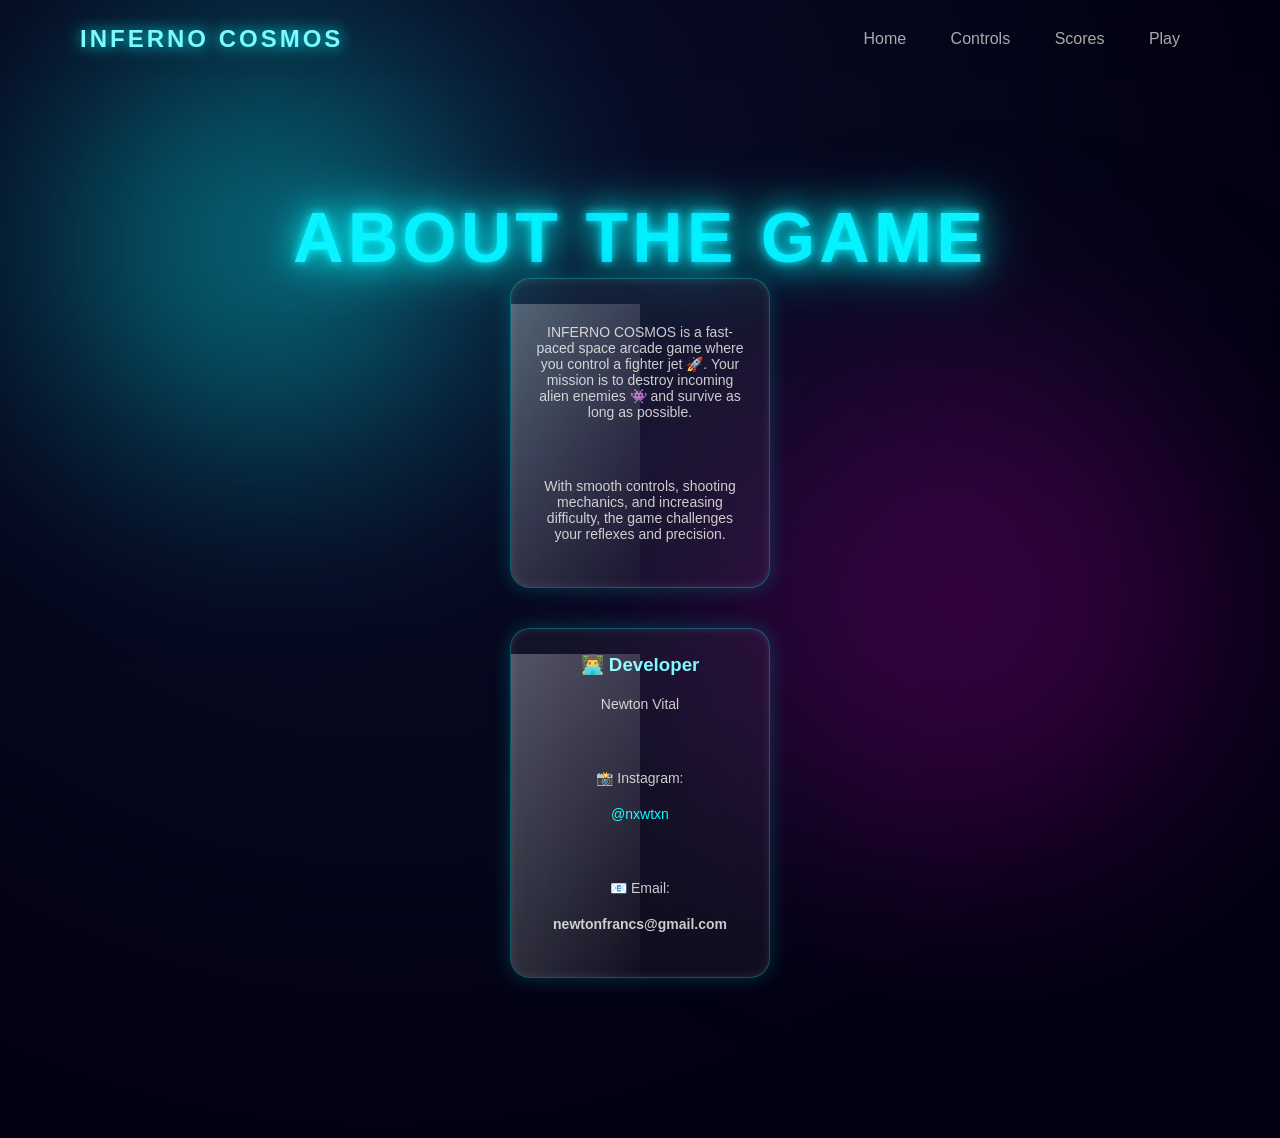
==== about.html @ 61b0463c "Add files via upload" ====
<!DOCTYPE html>
<html lang="en">
<head>
<meta charset="UTF-8">
<title>About - Jet Shooter</title>
<link rel="stylesheet" href="style.css">
</head>

<body>

<div class="orb orb1"></div>
<div class="orb orb2"></div>

<div class="navbar">
  <div class="logo">INFERNO COSMOS</div>
  <div class="nav-links">
    <a href="home.html">Home</a>
    <a href="controls.html">Controls</a>
    <a href="score.html">Scores</a>
    <a href="Game.html">Play</a>
  </div>
</div>

<section class="hero">
  <h1>ABOUT THE GAME</h1>

  <div class="card" style="margin:auto; max-width:500px;">
    <p>
      INFERNO COSMOS is a fast-paced space arcade game where you control a fighter jet 🚀.
      Your mission is to destroy incoming alien enemies 👾 and survive as long as possible.
    </p>
    <br>
    <p>
      With smooth controls, shooting mechanics, and increasing difficulty,
      the game challenges your reflexes and precision.
    </p>
  </div>

  <!-- 👤 DEVELOPER INFO -->
  <div class="card" style="margin:40px auto; max-width:400px;">
    <h3>👨‍💻 Developer</h3>
    <p>Newton Vital</p>
    <br>

    <p>📸 Instagram:</p>
<p>
  <a href="https://instagram.com/nxwtxn" target="_blank" style="color: cyan; text-decoration: none;">
    @nxwtxn
  </a>
</p>

    <br>

    <p>📧 Email:</p>
    <p><strong>newtonfrancs@gmail.com</strong></p>
  </div>
</section>

</body>
</html>
---- style.css ----
/* 🌌 GLOBAL RESET */
* {
  margin: 0;
  padding: 0;
  box-sizing: border-box;
}

body {
  font-family: 'Segoe UI', sans-serif;
  background: radial-gradient(circle at 30% 20%, #0a0f2c, #020111 70%);
  color: white;
  overflow-x: hidden;
}

/* 🌠 PARALLAX STARS */
body::before {
  content: "";
  position: fixed;
  width: 300%;
  height: 300%;
  background: url("https://www.transparenttextures.com/patterns/stardust.png");
  opacity: 0.15;
  animation: starsMove 180s linear infinite;
  z-index: -3;
}

@keyframes starsMove {
  from { transform: translate(0,0); }
  to { transform: translate(-1500px, -1500px); }
}

/* 💫 GLOW ORBS (MORE DEPTH) */
.orb {
  position: absolute;
  border-radius: 50%;
  filter: blur(120px);
  opacity: 0.4;
  z-index: -2;
  animation: floatOrb 10s ease-in-out infinite alternate;
}

.orb1 {
  width: 400px;
  height: 400px;
  background: cyan;
  top: 5%;
  left: 5%;
}

.orb2 {
  width: 500px;
  height: 500px;
  background: purple;
  bottom: 5%;
  right: 5%;
}

@keyframes floatOrb {
  from { transform: translateY(0); }
  to { transform: translateY(-40px); }
}

/* ✨ NAVBAR */
.navbar {
  display: flex;
  justify-content: space-between;
  padding: 25px 80px;
  align-items: center;

  backdrop-filter: blur(10px);
}

.logo {
  font-size: 24px;
  font-weight: bold;
  color: #7df9ff;
  letter-spacing: 3px;

  text-shadow: 0 0 15px cyan;
}

/* 🔗 NAV LINKS */
.nav-links a {
  margin: 0 20px;
  text-decoration: none;
  color: #aaa;
  position: relative;
  transition: 0.3s;
}

/* 🔥 UNDERLINE ANIMATION */
.nav-links a::after {
  content: "";
  position: absolute;
  width: 0%;
  height: 2px;
  background: cyan;
  left: 0;
  bottom: -5px;
  transition: 0.3s;
}

.nav-links a:hover::after {
  width: 100%;
}

.nav-links a:hover {
  color: #7df9ff;
}

/* 🚀 HERO */
.hero {
  text-align: center;
  padding: 120px 20px;
}

/* 🚀 TITLE (ADVANCED GLOW) */
.hero h1 {
  font-size: 70px;
  letter-spacing: 4px;

  background: linear-gradient(90deg, #7df9ff, #00c3ff, #7df9ff);
  
  -webkit-background-clip: text;
  -webkit-text-fill-color: transparent;

  /* fallback */
  color: transparent;

  text-shadow:
    0 0 10px #00f7ff,
    0 0 30px #00f7ff,
    0 0 60px #00f7ff;
}

@keyframes glowPulse {
  from { text-shadow: 0 0 10px #00f7ff; }
  to { text-shadow: 0 0 60px #00f7ff; }
}

/* ✍️ TEXT */
.hero p {
  max-width: 600px;
  margin: 20px auto;
  color: #bbb;
  font-size: 16px;
}

/* 🔘 BUTTON */
.cta-btn {
  margin-top: 20px;
  padding: 14px 40px;
  border-radius: 40px;
  border: none;
  font-size: 18px;

  background: linear-gradient(45deg, #7df9ff, #00c3ff);
  color: black;
  font-weight: bold;

  cursor: pointer;
  transition: 0.4s;

  box-shadow: 0 0 25px #00f7ff;
}

.cta-btn:hover {
  transform: scale(1.15) rotate(1deg);
  box-shadow: 0 0 60px #00f7ff;
}

/* 🌌 FEATURES */
.features {
  padding: 80px 40px;
  text-align: center;
}

.features h2 {
  font-size: 36px;
  margin-bottom: 50px;
  color: #7df9ff;
  text-shadow: 0 0 20px cyan;
}

/* 📦 CARD CONTAINER */
.card-container {
  display: flex;
  justify-content: center;
  gap: 30px;
  flex-wrap: wrap;
}

/* 🧊 ADVANCED GLASS CARD */
.card {
  width: 260px;
  padding: 25px;
  border-radius: 20px;

  background: rgba(255,255,255,0.05);
  backdrop-filter: blur(20px);

  border: 1px solid rgba(0,255,255,0.3);

  box-shadow:
    0 0 20px rgba(0,255,255,0.2),
    inset 0 0 10px rgba(255,255,255,0.1);

  position: relative;
  overflow: hidden;

  transition: 0.5s;
}

/* ✨ SHINE EFFECT */
.card::before {
  content: "";
  position: absolute;
  width: 200%;
  height: 100%;
  background: linear-gradient(120deg, transparent, rgba(255,255,255,0.3), transparent);
  transform: translateX(-100%);
  transition: 0.5s;
}

.card:hover::before {
  transform: translateX(100%);
}

/* 🌀 HOVER */
.card:hover {
  transform: translateY(-15px) scale(1.08);
  box-shadow: 0 0 60px cyan;
}

/* 🪐 CARD TITLE */
.card h3 {
  color: #7df9ff;
  margin-bottom: 10px;
}

/* 📄 CARD TEXT */
.card p {
  font-size: 14px;
  color: #ccc;
}

/* 🌊 FLOAT ANIMATION */
.card {
  animation: float 6s ease-in-out infinite;
}

@keyframes float {
  0% { transform: translateY(0px); }
  50% { transform: translateY(-12px); }
  100% { transform: translateY(0px); }
}
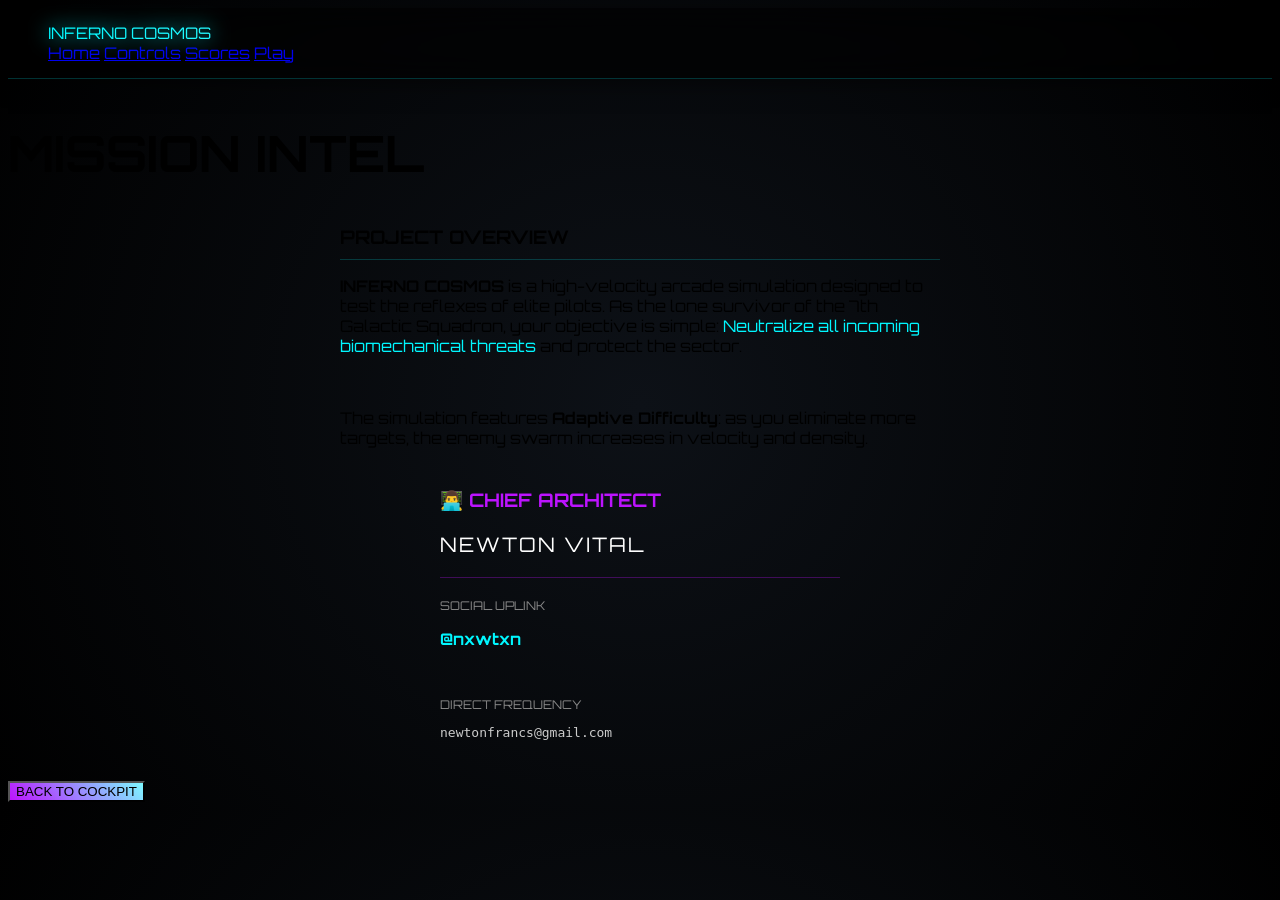
==== commit 50052f0d: "Update about.html" ====
--- a/about.html
+++ b/about.html
@@ -1,60 +1,70 @@
 <!DOCTYPE html>
 <html lang="en">
 <head>
-<meta charset="UTF-8">
-<title>About - Jet Shooter</title>
-<link rel="stylesheet" href="style.css">
+    <meta charset="UTF-8">
+    <meta name="viewport" content="width=device-width, initial-scale=1.0">
+    <title>Intel - Inferno Cosmos</title>
+    
+    <link href="https://fonts.googleapis.com/css2?family=Orbitron:wght@400;700&display=swap" rel="stylesheet">
+    
+    <link rel="stylesheet" href="style.css">
 </head>
-
 <body>
 
-<div class="orb orb1"></div>
-<div class="orb orb2"></div>
+    <div class="orb orb1"></div>
+    <div class="orb orb2"></div>
 
-<div class="navbar">
-  <div class="logo">INFERNO COSMOS</div>
-  <div class="nav-links">
-    <a href="home.html">Home</a>
-    <a href="controls.html">Controls</a>
-    <a href="score.html">Scores</a>
-    <a href="Game.html">Play</a>
-  </div>
-</div>
+    <div class="navbar">
+        <div class="logo">INFERNO COSMOS</div>
+        <div class="nav-links">
+            <a href="index.html">Home</a>
+            <a href="controls.html">Controls</a>
+            <a href="score.html">Scores</a>
+            <a href="game.html">Play</a>
+        </div>
+    </div>
 
-<section class="hero">
-  <h1>ABOUT THE GAME</h1>
+    <section class="hero">
+        <h1 style="font-size: 50px;">MISSION INTEL</h1>
 
-  <div class="card" style="margin:auto; max-width:500px;">
-    <p>
-      INFERNO COSMOS is a fast-paced space arcade game where you control a fighter jet 🚀.
-      Your mission is to destroy incoming alien enemies 👾 and survive as long as possible.
-    </p>
-    <br>
-    <p>
-      With smooth controls, shooting mechanics, and increasing difficulty,
-      the game challenges your reflexes and precision.
-    </p>
-  </div>
+        <div class="card" style="margin: 30px auto; max-width: 600px; text-align: left;">
+            <h3 style="border-bottom: 1px solid var(--border); padding-bottom: 10px; margin-bottom: 15px;">
+                PROJECT OVERVIEW
+            </h3>
+            <p>
+                <strong>INFERNO COSMOS</strong> is a high-velocity arcade simulation designed to test the reflexes of elite pilots. 
+                As the lone survivor of the 7th Galactic Squadron, your objective is simple: 
+                <span style="color: var(--neon-cyan);">Neutralize all incoming biomechanical threats</span> and protect the sector.
+            </p>
+            <br>
+            <p>
+                The simulation features <strong>Adaptive Difficulty</strong>: as you eliminate more targets, the enemy swarm increases in velocity and density.
+            </p>
+        </div>
 
-  <!-- 👤 DEVELOPER INFO -->
-  <div class="card" style="margin:40px auto; max-width:400px;">
-    <h3>👨‍💻 Developer</h3>
-    <p>Newton Vital</p>
-    <br>
+        <div class="card" style="margin: 40px auto; max-width: 400px; border-color: var(--neon-purple);">
+            <h3 style="color: var(--neon-purple);">👨‍💻 CHIEF ARCHITECT</h3>
+            <p style="font-size: 20px; color: white; letter-spacing: 2px;">NEWTON VITAL</p>
+            
+            <hr style="border: 0; border-top: 1px solid rgba(188, 19, 254, 0.3); margin: 20px 0;">
 
-    <p>📸 Instagram:</p>
-<p>
-  <a href="https://instagram.com/nxwtxn" target="_blank" style="color: cyan; text-decoration: none;">
-    @nxwtxn
-  </a>
-</p>
+            <p style="font-size: 12px; text-transform: uppercase; color: #888;">Social Uplink</p>
+            <p>
+                <a href="https://instagram.com/nxwtxn" target="_blank" style="color: var(--neon-cyan); text-decoration: none; font-weight: bold;">
+                    @nxwtxn
+                </a>
+            </p>
 
-    <br>
+            <br>
 
-    <p>📧 Email:</p>
-    <p><strong>newtonfrancs@gmail.com</strong></p>
-  </div>
-</section>
+            <p style="font-size: 12px; text-transform: uppercase; color: #888;">Direct Frequency</p>
+            <p style="font-family: monospace; color: #ccc;">newtonfrancs@gmail.com</p>
+        </div>
+
+        <a href="game.html" style="text-decoration: none;">
+            <button class="cta-btn" style="background: linear-gradient(45deg, #bc13fe, #7df9ff);">BACK TO COCKPIT</button>
+        </a>
+    </section>
 
 </body>
-</html>+</html>
--- a/style.css
+++ b/style.css
@@ -1,256 +1,89 @@
-/* 🌌 GLOBAL RESET */
-* {
-  margin: 0;
-  padding: 0;
-  box-sizing: border-box;
+/* Update these in your style.css if they aren't already there */
+
+.hero-content {
+    max-width: 800px;
+    margin: 0 auto;
+    animation: fadeIn 1.5s ease-out;
+}
+
+@keyframes fadeIn {
+    from { opacity: 0; transform: translateY(20px); }
+    to { opacity: 1; transform: translateY(0); }
+}
+
+/* Add a breathing animation to the start button */
+.cta-btn {
+    animation: pulseGlow 2s infinite alternate;
+}
+
+@keyframes pulseGlow {
+    from { box-shadow: 0 0 15px rgba(0, 247, 255, 0.4); }
+    to { box-shadow: 0 0 35px rgba(0, 247, 255, 0.8); }
+}
+
+/* Ensure the hero text is super crisp */
+.hero h1 {
+    font-family: 'Orbitron', sans-serif;
+    text-transform: uppercase;
+    font-size: clamp(40px, 8vw, 80px); /* Responsive sizing */
+}
+
+:root {
+  --neon-cyan: #00f7ff;
+  --neon-purple: #bc13fe;
+  --glass: rgba(255, 255, 255, 0.03);
+  --border: rgba(0, 247, 255, 0.2);
 }
 
 body {
-  font-family: 'Segoe UI', sans-serif;
-  background: radial-gradient(circle at 30% 20%, #0a0f2c, #020111 70%);
-  color: white;
+  background: radial-gradient(circle at center, #0d1117 0%, #000000 100%);
   overflow-x: hidden;
+  font-family: 'Orbitron', sans-serif; /* Recommended: Import from Google Fonts */
 }
 
-/* 🌠 PARALLAX STARS */
-body::before {
-  content: "";
-  position: fixed;
-  width: 300%;
-  height: 300%;
-  background: url("https://www.transparenttextures.com/patterns/stardust.png");
-  opacity: 0.15;
-  animation: starsMove 180s linear infinite;
-  z-index: -3;
-}
-
-@keyframes starsMove {
-  from { transform: translate(0,0); }
-  to { transform: translate(-1500px, -1500px); }
-}
-
-/* 💫 GLOW ORBS (MORE DEPTH) */
-.orb {
-  position: absolute;
-  border-radius: 50%;
-  filter: blur(120px);
-  opacity: 0.4;
-  z-index: -2;
-  animation: floatOrb 10s ease-in-out infinite alternate;
-}
-
-.orb1 {
-  width: 400px;
-  height: 400px;
-  background: cyan;
-  top: 5%;
-  left: 5%;
-}
-
-.orb2 {
-  width: 500px;
-  height: 500px;
-  background: purple;
-  bottom: 5%;
-  right: 5%;
-}
-
-@keyframes floatOrb {
-  from { transform: translateY(0); }
-  to { transform: translateY(-40px); }
-}
-
-/* ✨ NAVBAR */
+/* 💠 CYBER-PUNK NAVBAR */
 .navbar {
-  display: flex;
-  justify-content: space-between;
-  padding: 25px 80px;
-  align-items: center;
-
-  backdrop-filter: blur(10px);
+  background: rgba(0, 0, 0, 0.6);
+  backdrop-filter: blur(15px);
+  border-bottom: 1px solid var(--border);
+  padding: 15px 40px;
+  box-shadow: 0 5px 20px rgba(0, 0, 0, 0.5);
 }
 
 .logo {
-  font-size: 24px;
-  font-weight: bold;
-  color: #7df9ff;
-  letter-spacing: 3px;
-
-  text-shadow: 0 0 15px cyan;
+  text-transform: uppercase;
+  background: linear-gradient(to right, var(--neon-cyan), #fff);
+  -webkit-background-clip: text;
+  -webkit-text-fill-color: transparent;
+  filter: drop-shadow(0 0 10px var(--neon-cyan));
 }
 
-/* 🔗 NAV LINKS */
-.nav-links a {
-  margin: 0 20px;
-  text-decoration: none;
-  color: #aaa;
-  position: relative;
-  transition: 0.3s;
+/* 🎛️ NEXT-GEN HUD (Score & Lives) */
+.hud-container {
+  display: flex;
+  justify-content: space-around;
+  padding: 10px;
+  max-width: 400px;
+  margin: auto;
 }
 
-/* 🔥 UNDERLINE ANIMATION */
-.nav-links a::after {
-  content: "";
-  position: absolute;
-  width: 0%;
-  height: 2px;
-  background: cyan;
-  left: 0;
-  bottom: -5px;
-  transition: 0.3s;
+.hud-item {
+  background: var(--glass);
+  padding: 10px 20px;
+  border-radius: 10px;
+  border: 1px solid var(--border);
+  box-shadow: inset 0 0 15px rgba(0, 247, 255, 0.1);
 }
 
-.nav-links a:hover::after {
-  width: 100%;
+.hud-label {
+  font-size: 10px;
+  color: var(--neon-cyan);
+  text-transform: uppercase;
+  display: block;
 }
 
-.nav-links a:hover {
-  color: #7df9ff;
+.hud-value {
+  font-size: 22px;
+  font-weight: bold;
+  text-shadow: 0 0 10px var(--neon-cyan);
 }
-
-/* 🚀 HERO */
-.hero {
-  text-align: center;
-  padding: 120px 20px;
-}
-
-/* 🚀 TITLE (ADVANCED GLOW) */
-.hero h1 {
-  font-size: 70px;
-  letter-spacing: 4px;
-
-  background: linear-gradient(90deg, #7df9ff, #00c3ff, #7df9ff);
-  
-  -webkit-background-clip: text;
-  -webkit-text-fill-color: transparent;
-
-  /* fallback */
-  color: transparent;
-
-  text-shadow:
-    0 0 10px #00f7ff,
-    0 0 30px #00f7ff,
-    0 0 60px #00f7ff;
-}
-
-@keyframes glowPulse {
-  from { text-shadow: 0 0 10px #00f7ff; }
-  to { text-shadow: 0 0 60px #00f7ff; }
-}
-
-/* ✍️ TEXT */
-.hero p {
-  max-width: 600px;
-  margin: 20px auto;
-  color: #bbb;
-  font-size: 16px;
-}
-
-/* 🔘 BUTTON */
-.cta-btn {
-  margin-top: 20px;
-  padding: 14px 40px;
-  border-radius: 40px;
-  border: none;
-  font-size: 18px;
-
-  background: linear-gradient(45deg, #7df9ff, #00c3ff);
-  color: black;
-  font-weight: bold;
-
-  cursor: pointer;
-  transition: 0.4s;
-
-  box-shadow: 0 0 25px #00f7ff;
-}
-
-.cta-btn:hover {
-  transform: scale(1.15) rotate(1deg);
-  box-shadow: 0 0 60px #00f7ff;
-}
-
-/* 🌌 FEATURES */
-.features {
-  padding: 80px 40px;
-  text-align: center;
-}
-
-.features h2 {
-  font-size: 36px;
-  margin-bottom: 50px;
-  color: #7df9ff;
-  text-shadow: 0 0 20px cyan;
-}
-
-/* 📦 CARD CONTAINER */
-.card-container {
-  display: flex;
-  justify-content: center;
-  gap: 30px;
-  flex-wrap: wrap;
-}
-
-/* 🧊 ADVANCED GLASS CARD */
-.card {
-  width: 260px;
-  padding: 25px;
-  border-radius: 20px;
-
-  background: rgba(255,255,255,0.05);
-  backdrop-filter: blur(20px);
-
-  border: 1px solid rgba(0,255,255,0.3);
-
-  box-shadow:
-    0 0 20px rgba(0,255,255,0.2),
-    inset 0 0 10px rgba(255,255,255,0.1);
-
-  position: relative;
-  overflow: hidden;
-
-  transition: 0.5s;
-}
-
-/* ✨ SHINE EFFECT */
-.card::before {
-  content: "";
-  position: absolute;
-  width: 200%;
-  height: 100%;
-  background: linear-gradient(120deg, transparent, rgba(255,255,255,0.3), transparent);
-  transform: translateX(-100%);
-  transition: 0.5s;
-}
-
-.card:hover::before {
-  transform: translateX(100%);
-}
-
-/* 🌀 HOVER */
-.card:hover {
-  transform: translateY(-15px) scale(1.08);
-  box-shadow: 0 0 60px cyan;
-}
-
-/* 🪐 CARD TITLE */
-.card h3 {
-  color: #7df9ff;
-  margin-bottom: 10px;
-}
-
-/* 📄 CARD TEXT */
-.card p {
-  font-size: 14px;
-  color: #ccc;
-}
-
-/* 🌊 FLOAT ANIMATION */
-.card {
-  animation: float 6s ease-in-out infinite;
-}
-
-@keyframes float {
-  0% { transform: translateY(0px); }
-  50% { transform: translateY(-12px); }
-  100% { transform: translateY(0px); }
-}
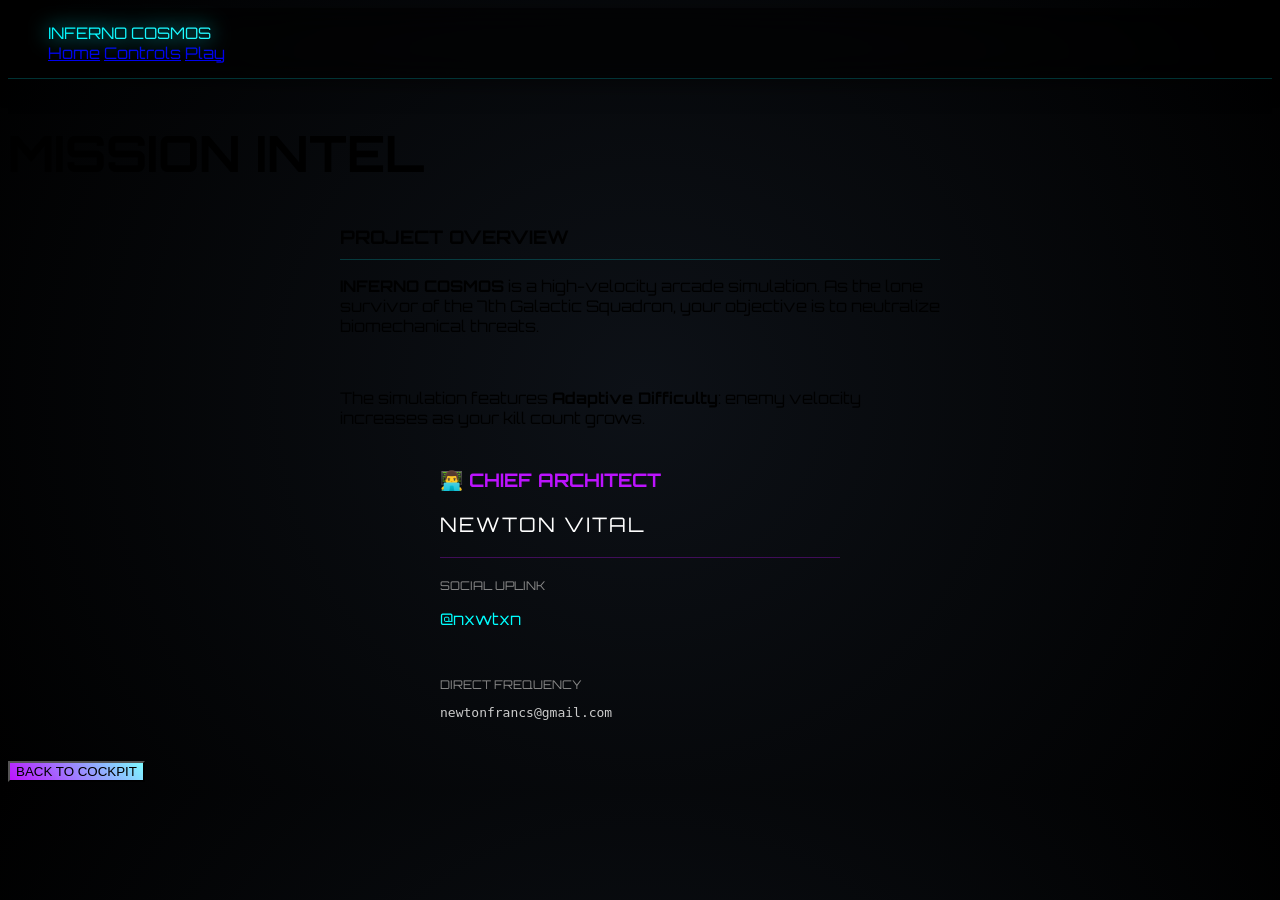
==== commit 4fbaa883: "Update about.html" ====
--- a/about.html
+++ b/about.html
@@ -4,13 +4,10 @@
     <meta charset="UTF-8">
     <meta name="viewport" content="width=device-width, initial-scale=1.0">
     <title>Intel - Inferno Cosmos</title>
-    
     <link href="https://fonts.googleapis.com/css2?family=Orbitron:wght@400;700&display=swap" rel="stylesheet">
-    
     <link rel="stylesheet" href="style.css">
 </head>
 <body>
-
     <div class="orb orb1"></div>
     <div class="orb orb2"></div>
 
@@ -19,7 +16,6 @@
         <div class="nav-links">
             <a href="index.html">Home</a>
             <a href="controls.html">Controls</a>
-            <a href="score.html">Scores</a>
             <a href="game.html">Play</a>
         </div>
     </div>
@@ -28,35 +24,19 @@
         <h1 style="font-size: 50px;">MISSION INTEL</h1>
 
         <div class="card" style="margin: 30px auto; max-width: 600px; text-align: left;">
-            <h3 style="border-bottom: 1px solid var(--border); padding-bottom: 10px; margin-bottom: 15px;">
-                PROJECT OVERVIEW
-            </h3>
-            <p>
-                <strong>INFERNO COSMOS</strong> is a high-velocity arcade simulation designed to test the reflexes of elite pilots. 
-                As the lone survivor of the 7th Galactic Squadron, your objective is simple: 
-                <span style="color: var(--neon-cyan);">Neutralize all incoming biomechanical threats</span> and protect the sector.
-            </p>
+            <h3 style="border-bottom: 1px solid var(--border); padding-bottom: 10px; margin-bottom: 15px;">PROJECT OVERVIEW</h3>
+            <p><strong>INFERNO COSMOS</strong> is a high-velocity arcade simulation. As the lone survivor of the 7th Galactic Squadron, your objective is to neutralize biomechanical threats.</p>
             <br>
-            <p>
-                The simulation features <strong>Adaptive Difficulty</strong>: as you eliminate more targets, the enemy swarm increases in velocity and density.
-            </p>
+            <p>The simulation features <strong>Adaptive Difficulty</strong>: enemy velocity increases as your kill count grows.</p>
         </div>
 
-        <div class="card" style="margin: 40px auto; max-width: 400px; border-color: var(--neon-purple);">
-            <h3 style="color: var(--neon-purple);">👨‍💻 CHIEF ARCHITECT</h3>
+        <div class="card" style="margin: 40px auto; max-width: 400px; border-color: #bc13fe;">
+            <h3 style="color: #bc13fe;">👨‍💻 CHIEF ARCHITECT</h3>
             <p style="font-size: 20px; color: white; letter-spacing: 2px;">NEWTON VITAL</p>
-            
             <hr style="border: 0; border-top: 1px solid rgba(188, 19, 254, 0.3); margin: 20px 0;">
-
             <p style="font-size: 12px; text-transform: uppercase; color: #888;">Social Uplink</p>
-            <p>
-                <a href="https://instagram.com/nxwtxn" target="_blank" style="color: var(--neon-cyan); text-decoration: none; font-weight: bold;">
-                    @nxwtxn
-                </a>
-            </p>
-
+            <p><a href="https://instagram.com/nxwtxn" target="_blank" style="color: cyan; text-decoration: none;">@nxwtxn</a></p>
             <br>
-
             <p style="font-size: 12px; text-transform: uppercase; color: #888;">Direct Frequency</p>
             <p style="font-family: monospace; color: #ccc;">newtonfrancs@gmail.com</p>
         </div>
@@ -65,6 +45,5 @@
             <button class="cta-btn" style="background: linear-gradient(45deg, #bc13fe, #7df9ff);">BACK TO COCKPIT</button>
         </a>
     </section>
-
 </body>
 </html>
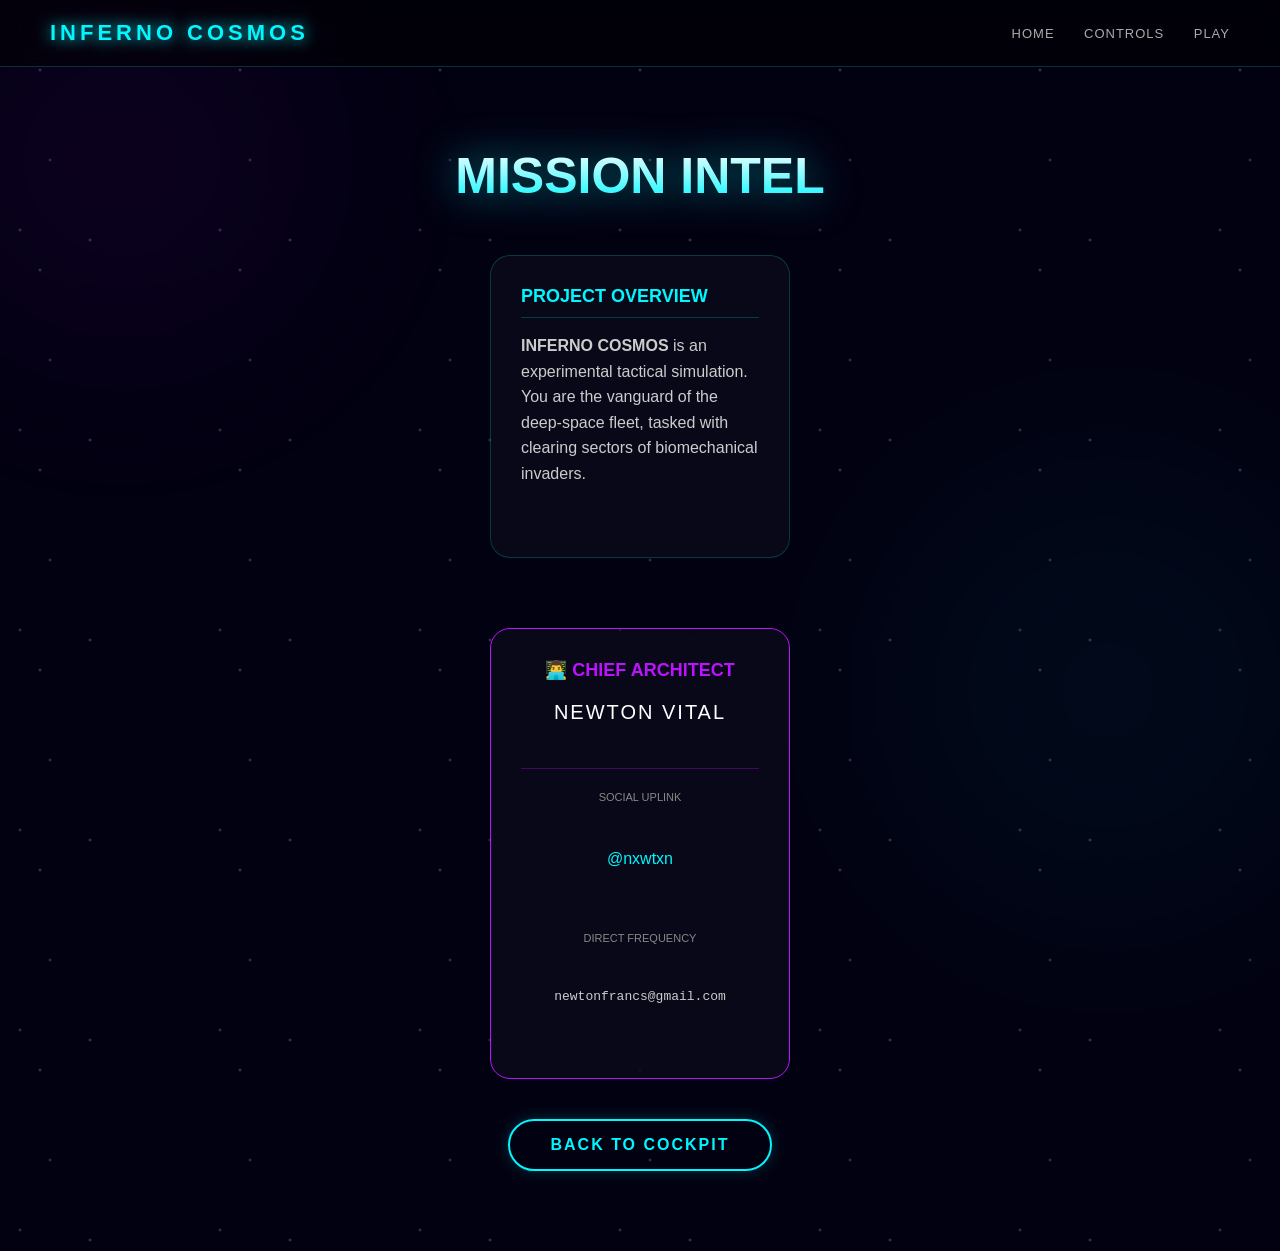
==== commit 4b2369bf: "Update about.html" ====
--- a/about.html
+++ b/about.html
@@ -4,7 +4,6 @@
     <meta charset="UTF-8">
     <meta name="viewport" content="width=device-width, initial-scale=1.0">
     <title>Intel - Inferno Cosmos</title>
-    <link href="https://fonts.googleapis.com/css2?family=Orbitron:wght@400;700&display=swap" rel="stylesheet">
     <link rel="stylesheet" href="style.css">
 </head>
 <body>
@@ -16,7 +15,7 @@
         <div class="nav-links">
             <a href="index.html">Home</a>
             <a href="controls.html">Controls</a>
-            <a href="game.html">Play</a>
+            <a href="Game.html">Play</a>
         </div>
     </div>
 
@@ -24,25 +23,23 @@
         <h1 style="font-size: 50px;">MISSION INTEL</h1>
 
         <div class="card" style="margin: 30px auto; max-width: 600px; text-align: left;">
-            <h3 style="border-bottom: 1px solid var(--border); padding-bottom: 10px; margin-bottom: 15px;">PROJECT OVERVIEW</h3>
-            <p><strong>INFERNO COSMOS</strong> is a high-velocity arcade simulation. As the lone survivor of the 7th Galactic Squadron, your objective is to neutralize biomechanical threats.</p>
-            <br>
-            <p>The simulation features <strong>Adaptive Difficulty</strong>: enemy velocity increases as your kill count grows.</p>
+            <h3 style="border-bottom: 1px solid rgba(0, 247, 255, 0.2); padding-bottom: 10px; margin-bottom: 15px;">PROJECT OVERVIEW</h3>
+            <p><strong>INFERNO COSMOS</strong> is an experimental tactical simulation. You are the vanguard of the deep-space fleet, tasked with clearing sectors of biomechanical invaders.</p>
         </div>
 
         <div class="card" style="margin: 40px auto; max-width: 400px; border-color: #bc13fe;">
             <h3 style="color: #bc13fe;">👨‍💻 CHIEF ARCHITECT</h3>
             <p style="font-size: 20px; color: white; letter-spacing: 2px;">NEWTON VITAL</p>
             <hr style="border: 0; border-top: 1px solid rgba(188, 19, 254, 0.3); margin: 20px 0;">
-            <p style="font-size: 12px; text-transform: uppercase; color: #888;">Social Uplink</p>
-            <p><a href="https://instagram.com/nxwtxn" target="_blank" style="color: cyan; text-decoration: none;">@nxwtxn</a></p>
+            <p style="font-size: 11px; text-transform: uppercase; color: #888;">Social Uplink</p>
+            <p><a href="https://instagram.com/nxwtxn" target="_blank" style="color: #00f7ff; text-decoration: none;">@nxwtxn</a></p>
             <br>
-            <p style="font-size: 12px; text-transform: uppercase; color: #888;">Direct Frequency</p>
+            <p style="font-size: 11px; text-transform: uppercase; color: #888;">Direct Frequency</p>
             <p style="font-family: monospace; color: #ccc;">newtonfrancs@gmail.com</p>
         </div>
 
         <a href="game.html" style="text-decoration: none;">
-            <button class="cta-btn" style="background: linear-gradient(45deg, #bc13fe, #7df9ff);">BACK TO COCKPIT</button>
+            <button class="cta-btn">BACK TO COCKPIT</button>
         </a>
     </section>
 </body>
--- a/style.css
+++ b/style.css
@@ -28,62 +28,225 @@
     font-size: clamp(40px, 8vw, 80px); /* Responsive sizing */
 }
 
+/* 🚀 INFERNO COSMOS - GLOBAL THEME */
+@import url('https://fonts.googleapis.com/css2?family=Orbitron:wght@400;700&display=swap');
+
 :root {
   --neon-cyan: #00f7ff;
   --neon-purple: #bc13fe;
+  --deep-space: #020111;
+  --nebula: rgba(188, 19, 254, 0.15);
   --glass: rgba(255, 255, 255, 0.03);
   --border: rgba(0, 247, 255, 0.2);
 }
 
+* {
+  margin: 0;
+  padding: 0;
+  box-sizing: border-box;
+}
+
 body {
-  background: radial-gradient(circle at center, #0d1117 0%, #000000 100%);
+  font-family: 'Orbitron', sans-serif;
+  background: var(--deep-space);
+  color: white;
   overflow-x: hidden;
-  font-family: 'Orbitron', sans-serif; /* Recommended: Import from Google Fonts */
-}
-
-/* 💠 CYBER-PUNK NAVBAR */
+  min-height: 100vh;
+}
+
+/* 🌌 DEEP SPACE BACKGROUND ANIMATION */
+body::before {
+  content: "";
+  position: fixed;
+  top: 0; left: 0;
+  width: 200%; height: 200%;
+  background-image: 
+    radial-gradient(2px 2px at 20px 30px, #eee, rgba(0,0,0,0)),
+    radial-gradient(2px 2px at 40px 70px, #fff, rgba(0,0,0,0)),
+    radial-gradient(2px 2px at 50px 160px, #ddd, rgba(0,0,0,0)),
+    radial-gradient(2px 2px at 90px 40px, #fff, rgba(0,0,0,0));
+  background-size: 200px 200px;
+  animation: spaceMove 100s linear infinite;
+  opacity: 0.3;
+  z-index: -3;
+}
+
+@keyframes spaceMove {
+  from { transform: translateY(0); }
+  to { transform: translateY(-50%); }
+}
+
+/* 💫 FLOATING NEBULA ORBS */
+.orb {
+  position: fixed;
+  border-radius: 50%;
+  filter: blur(80px);
+  z-index: -2;
+  opacity: 0.5;
+  animation: drift 20s ease-in-out infinite alternate;
+}
+
+.orb1 {
+  width: 500px; height: 500px;
+  background: radial-gradient(circle, var(--nebula), transparent);
+  top: -10%; left: -10%;
+}
+
+.orb2 {
+  width: 600px; height: 600px;
+  background: radial-gradient(circle, rgba(0, 247, 255, 0.1), transparent);
+  bottom: -10%; right: -10%;
+}
+
+@keyframes drift {
+  from { transform: translate(0, 0) scale(1); }
+  to { transform: translate(50px, 100px) scale(1.1); }
+}
+
+/* ✨ CYBER NAVBAR */
 .navbar {
-  background: rgba(0, 0, 0, 0.6);
+  display: flex;
+  justify-content: space-between;
+  align-items: center;
+  padding: 20px 50px;
+  background: rgba(0, 0, 0, 0.5);
   backdrop-filter: blur(15px);
   border-bottom: 1px solid var(--border);
-  padding: 15px 40px;
-  box-shadow: 0 5px 20px rgba(0, 0, 0, 0.5);
+  position: sticky;
+  top: 0;
+  z-index: 100;
 }
 
 .logo {
+  font-size: 22px;
+  font-weight: 700;
+  letter-spacing: 4px;
+  color: var(--neon-cyan);
+  text-shadow: 0 0 15px var(--neon-cyan);
+}
+
+.nav-links a {
+  color: #aaa;
+  text-decoration: none;
+  margin-left: 25px;
+  font-size: 13px;
   text-transform: uppercase;
-  background: linear-gradient(to right, var(--neon-cyan), #fff);
+  transition: 0.3s;
+  letter-spacing: 1px;
+}
+
+.nav-links a:hover {
+  color: var(--neon-cyan);
+  text-shadow: 0 0 10px var(--neon-cyan);
+}
+
+/* 🚀 HERO SECTION */
+.hero {
+  display: flex;
+  flex-direction: column;
+  align-items: center;
+  justify-content: center;
+  padding: 80px 20px;
+  text-align: center;
+}
+
+.hero h1 {
+  font-size: clamp(30px, 10vw, 75px);
+  background: linear-gradient(to bottom, #fff, var(--neon-cyan));
   -webkit-background-clip: text;
   -webkit-text-fill-color: transparent;
-  filter: drop-shadow(0 0 10px var(--neon-cyan));
-}
-
-/* 🎛️ NEXT-GEN HUD (Score & Lives) */
-.hud-container {
+  margin-bottom: 20px;
+  filter: drop-shadow(0 0 20px rgba(0, 247, 255, 0.5));
+}
+
+.hero p {
+  color: #ccc;
+  max-width: 600px;
+  line-height: 1.6;
+  margin-bottom: 40px;
+}
+
+/* 🧊 GLASS-MORPHISM CARDS */
+.card-container {
   display: flex;
-  justify-content: space-around;
-  padding: 10px;
-  max-width: 400px;
-  margin: auto;
-}
-
-.hud-item {
+  gap: 20px;
+  flex-wrap: wrap;
+  justify-content: center;
+}
+
+.card {
   background: var(--glass);
-  padding: 10px 20px;
-  border-radius: 10px;
+  backdrop-filter: blur(10px);
   border: 1px solid var(--border);
-  box-shadow: inset 0 0 15px rgba(0, 247, 255, 0.1);
-}
-
-.hud-label {
-  font-size: 10px;
-  color: var(--neon-cyan);
+  padding: 30px;
+  border-radius: 20px;
+  width: 300px;
+  transition: 0.4s cubic-bezier(0.175, 0.885, 0.32, 1.275);
+  position: relative;
+  overflow: hidden;
+}
+
+.card::before {
+  content: "";
+  position: absolute;
+  top: 0; left: -100%;
+  width: 100%; height: 100%;
+  background: linear-gradient(90deg, transparent, rgba(255,255,255,0.1), transparent);
+  transition: 0.5s;
+}
+
+.card:hover::before { left: 100%; }
+
+.card:hover {
+  transform: translateY(-10px);
+  border-color: var(--neon-cyan);
+  box-shadow: 0 10px 30px rgba(0, 247, 255, 0.2);
+}
+
+.card h3 {
+  color: var(--neon-cyan);
+  margin-bottom: 15px;
+  font-size: 18px;
+}
+
+/* 🔘 NEON BUTTON */
+.cta-btn {
+  background: transparent;
+  color: var(--neon-cyan);
+  border: 2px solid var(--neon-cyan);
+  padding: 15px 40px;
+  font-family: 'Orbitron', sans-serif;
+  font-weight: bold;
+  font-size: 16px;
+  border-radius: 50px;
+  cursor: pointer;
+  transition: 0.3s;
   text-transform: uppercase;
-  display: block;
-}
-
-.hud-value {
-  font-size: 22px;
-  font-weight: bold;
+  letter-spacing: 2px;
+  box-shadow: 0 0 15px rgba(0, 247, 255, 0.2);
+}
+
+.cta-btn:hover {
+  background: var(--neon-cyan);
+  color: black;
+  box-shadow: 0 0 40px var(--neon-cyan);
+  transform: scale(1.05);
+}
+
+/* 📱 MOBILE RESPONSIVENESS */
+@media (max-width: 768px) {
+  .navbar {
+    padding: 15px 20px;
+    flex-direction: column;
+    gap: 15px;
+  }
+  
+  .nav-links a {
+    margin: 0 10px;
+    font-size: 11px;
+  }
+  
+  .hero { padding: 40px 15px; }
+}
   text-shadow: 0 0 10px var(--neon-cyan);
 }
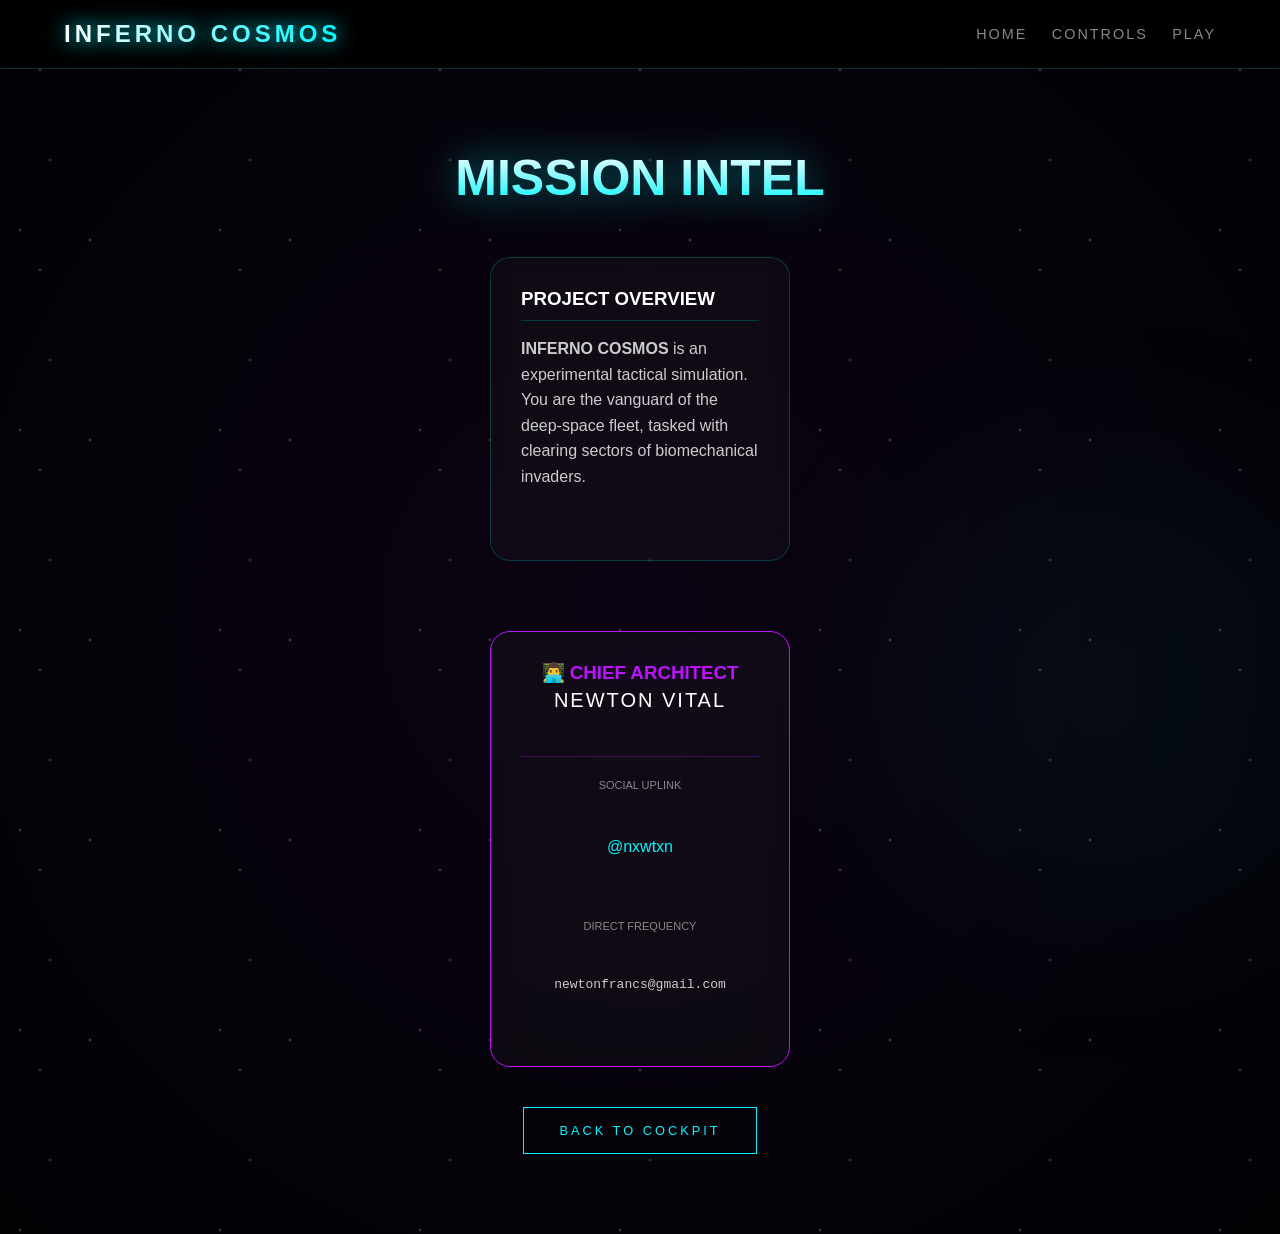
==== commit 2a557845: "Update about.html" ====
--- a/about.html
+++ b/about.html
@@ -38,7 +38,7 @@
             <p style="font-family: monospace; color: #ccc;">newtonfrancs@gmail.com</p>
         </div>
 
-        <a href="game.html" style="text-decoration: none;">
+        <a href="Game.html" style="text-decoration: none;">
             <button class="cta-btn">BACK TO COCKPIT</button>
         </a>
     </section>
--- a/style.css
+++ b/style.css
@@ -28,30 +28,51 @@
     font-size: clamp(40px, 8vw, 80px); /* Responsive sizing */
 }
 
-/* 🚀 INFERNO COSMOS - GLOBAL THEME */
-@import url('https://fonts.googleapis.com/css2?family=Orbitron:wght@400;700&display=swap');
+@import url('https://fonts.googleapis.com/css2?family=Orbitron:wght@400;700&family=Rajdhani:wght@300;500;700&display=swap');
 
 :root {
   --neon-cyan: #00f7ff;
   --neon-purple: #bc13fe;
-  --deep-space: #020111;
-  --nebula: rgba(188, 19, 254, 0.15);
+  --neon-red: #ff4d4d;
+  --bg-dark: #020205;
   --glass: rgba(255, 255, 255, 0.03);
   --border: rgba(0, 247, 255, 0.2);
 }
 
-* {
-  margin: 0;
-  padding: 0;
-  box-sizing: border-box;
-}
+* { margin: 0; padding: 0; box-sizing: border-box; cursor: crosshair; }
 
 body {
-  font-family: 'Orbitron', sans-serif;
-  background: var(--deep-space);
+  background: var(--bg-dark);
+  font-family: 'Rajdhani', sans-serif;
   color: white;
   overflow-x: hidden;
-  min-height: 100vh;
+  background-image: 
+    radial-gradient(circle at 50% 50%, rgba(188, 19, 254, 0.05), transparent),
+    url('https://www.transparenttextures.com/patterns/stardust.png');
+}
+
+/* 🌌 NEXT-LEVEL NAVBAR */
+.navbar {
+  display: flex;
+  justify-content: space-between;
+  align-items: center;
+  padding: 20px 5%;
+  background: rgba(0, 0, 0, 0.8);
+  backdrop-filter: blur(15px);
+  border-bottom: 1px solid var(--border);
+  position: sticky;
+  top: 0; z-index: 1000;
+}
+
+.logo {
+  font-family: 'Orbitron', sans-serif;
+  font-weight: 700;
+  font-size: 1.5rem;
+  letter-spacing: 4px;
+  background: linear-gradient(to right, #fff, var(--neon-cyan));
+  -webkit-background-clip: text;
+  -webkit-text-fill-color: transparent;
+  filter: drop-shadow(0 0 10px var(--neon-cyan));
 }
 
 /* 🌌 DEEP SPACE BACKGROUND ANIMATION */
@@ -103,42 +124,31 @@
   to { transform: translate(50px, 100px) scale(1.1); }
 }
 
-/* ✨ CYBER NAVBAR */
-.navbar {
-  display: flex;
-  justify-content: space-between;
-  align-items: center;
-  padding: 20px 50px;
-  background: rgba(0, 0, 0, 0.5);
-  backdrop-filter: blur(15px);
-  border-bottom: 1px solid var(--border);
-  position: sticky;
-  top: 0;
-  z-index: 100;
-}
-
-.logo {
-  font-size: 22px;
-  font-weight: 700;
-  letter-spacing: 4px;
-  color: var(--neon-cyan);
-  text-shadow: 0 0 15px var(--neon-cyan);
-}
+
 
 .nav-links a {
-  color: #aaa;
+  color: #888;
   text-decoration: none;
-  margin-left: 25px;
-  font-size: 13px;
+  margin-left: 20px;
+  font-size: 0.9rem;
   text-transform: uppercase;
   transition: 0.3s;
-  letter-spacing: 1px;
-}
-
-.nav-links a:hover {
-  color: var(--neon-cyan);
-  text-shadow: 0 0 10px var(--neon-cyan);
-}
+  letter-spacing: 2px;
+}
+
+.nav-links a:hover { color: var(--neon-cyan); text-shadow: 0 0 10px var(--neon-cyan); }
+
+/* 🛸 GLASS CARDS */
+.card {
+  background: var(--glass);
+  backdrop-filter: blur(10px);
+  border: 1px solid var(--border);
+  border-left: 4px solid var(--neon-cyan);
+  padding: 25px;
+  border-radius: 4px;
+  transition: 0.3s;
+}
+
 
 /* 🚀 HERO SECTION */
 .hero {
@@ -198,41 +208,33 @@
 .card:hover::before { left: 100%; }
 
 .card:hover {
-  transform: translateY(-10px);
-  border-color: var(--neon-cyan);
-  box-shadow: 0 10px 30px rgba(0, 247, 255, 0.2);
-}
-
-.card h3 {
-  color: var(--neon-cyan);
-  margin-bottom: 15px;
-  font-size: 18px;
-}
-
-/* 🔘 NEON BUTTON */
+  background: rgba(0, 247, 255, 0.05);
+  transform: translateY(-5px);
+  box-shadow: 0 0 30px rgba(0, 247, 255, 0.1);
+}
+
+/* 🔘 TACTICAL BUTTON */
 .cta-btn {
   background: transparent;
   color: var(--neon-cyan);
-  border: 2px solid var(--neon-cyan);
-  padding: 15px 40px;
+  border: 1px solid var(--neon-cyan);
+  padding: 15px 35px;
   font-family: 'Orbitron', sans-serif;
-  font-weight: bold;
-  font-size: 16px;
-  border-radius: 50px;
-  cursor: pointer;
+  font-size: 0.8rem;
+  letter-spacing: 3px;
+  text-transform: uppercase;
+  position: relative;
+  overflow: hidden;
   transition: 0.3s;
-  text-transform: uppercase;
-  letter-spacing: 2px;
-  box-shadow: 0 0 15px rgba(0, 247, 255, 0.2);
-}
+}
+/* 🔘 NEON BUTTON */
+
 
 .cta-btn:hover {
   background: var(--neon-cyan);
-  color: black;
-  box-shadow: 0 0 40px var(--neon-cyan);
-  transform: scale(1.05);
-}
-
+  color: #000;
+  box-shadow: 0 0 20px var(--neon-cyan);
+}
 /* 📱 MOBILE RESPONSIVENESS */
 @media (max-width: 768px) {
   .navbar {
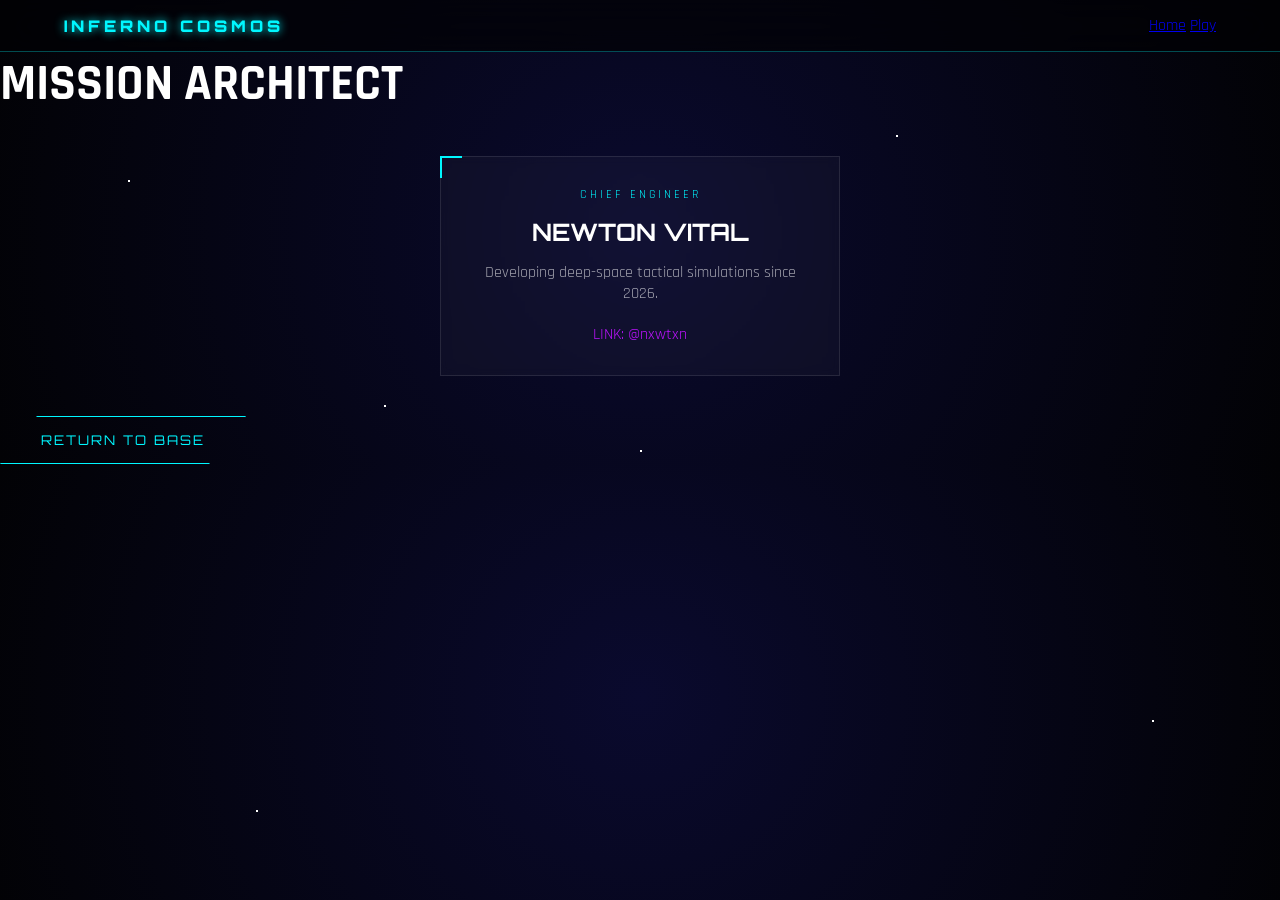
==== commit 08e09eab: "Update about.html" ====
--- a/about.html
+++ b/about.html
@@ -7,40 +7,24 @@
     <link rel="stylesheet" href="style.css">
 </head>
 <body>
-    <div class="orb orb1"></div>
-    <div class="orb orb2"></div>
-
-    <div class="navbar">
+    <div class="stars"></div>
+    <nav class="navbar">
         <div class="logo">INFERNO COSMOS</div>
         <div class="nav-links">
             <a href="index.html">Home</a>
-            <a href="controls.html">Controls</a>
             <a href="Game.html">Play</a>
         </div>
-    </div>
+    </nav>
 
     <section class="hero">
-        <h1 style="font-size: 50px;">MISSION INTEL</h1>
-
-        <div class="card" style="margin: 30px auto; max-width: 600px; text-align: left;">
-            <h3 style="border-bottom: 1px solid rgba(0, 247, 255, 0.2); padding-bottom: 10px; margin-bottom: 15px;">PROJECT OVERVIEW</h3>
-            <p><strong>INFERNO COSMOS</strong> is an experimental tactical simulation. You are the vanguard of the deep-space fleet, tasked with clearing sectors of biomechanical invaders.</p>
+        <h1 style="font-size: clamp(30px, 8vw, 50px);">MISSION ARCHITECT</h1>
+        <div class="card" style="margin: 40px auto; max-width: 400px; text-align: center;">
+            <p style="font-size: 12px; color: var(--neon-cyan); letter-spacing: 3px;">CHIEF ENGINEER</p>
+            <h2 style="font-family: 'Orbitron'; margin: 15px 0;">NEWTON VITAL</h2>
+            <p style="opacity: 0.6; margin-bottom: 20px;">Developing deep-space tactical simulations since 2026.</p>
+            <a href="https://instagram.com/nxwtxn" style="color: var(--neon-purple); text-decoration: none;">LINK: @nxwtxn</a>
         </div>
-
-        <div class="card" style="margin: 40px auto; max-width: 400px; border-color: #bc13fe;">
-            <h3 style="color: #bc13fe;">👨‍💻 CHIEF ARCHITECT</h3>
-            <p style="font-size: 20px; color: white; letter-spacing: 2px;">NEWTON VITAL</p>
-            <hr style="border: 0; border-top: 1px solid rgba(188, 19, 254, 0.3); margin: 20px 0;">
-            <p style="font-size: 11px; text-transform: uppercase; color: #888;">Social Uplink</p>
-            <p><a href="https://instagram.com/nxwtxn" target="_blank" style="color: #00f7ff; text-decoration: none;">@nxwtxn</a></p>
-            <br>
-            <p style="font-size: 11px; text-transform: uppercase; color: #888;">Direct Frequency</p>
-            <p style="font-family: monospace; color: #ccc;">newtonfrancs@gmail.com</p>
-        </div>
-
-        <a href="Game.html" style="text-decoration: none;">
-            <button class="cta-btn">BACK TO COCKPIT</button>
-        </a>
+        <a href="index.html"><button class="cta-btn">RETURN TO BASE</button></a>
     </section>
 </body>
 </html>
--- a/style.css
+++ b/style.css
@@ -1,254 +1,108 @@
-/* Update these in your style.css if they aren't already there */
-
-.hero-content {
-    max-width: 800px;
-    margin: 0 auto;
-    animation: fadeIn 1.5s ease-out;
-}
-
-@keyframes fadeIn {
-    from { opacity: 0; transform: translateY(20px); }
-    to { opacity: 1; transform: translateY(0); }
-}
-
-/* Add a breathing animation to the start button */
-.cta-btn {
-    animation: pulseGlow 2s infinite alternate;
-}
-
-@keyframes pulseGlow {
-    from { box-shadow: 0 0 15px rgba(0, 247, 255, 0.4); }
-    to { box-shadow: 0 0 35px rgba(0, 247, 255, 0.8); }
-}
-
-/* Ensure the hero text is super crisp */
-.hero h1 {
-    font-family: 'Orbitron', sans-serif;
-    text-transform: uppercase;
-    font-size: clamp(40px, 8vw, 80px); /* Responsive sizing */
-}
-
-@import url('https://fonts.googleapis.com/css2?family=Orbitron:wght@400;700&family=Rajdhani:wght@300;500;700&display=swap');
+@import url('https://fonts.googleapis.com/css2?family=Orbitron:wght@400;900&family=Rajdhani:wght@500;700&display=swap');
 
 :root {
   --neon-cyan: #00f7ff;
   --neon-purple: #bc13fe;
   --neon-red: #ff4d4d;
   --bg-dark: #020205;
-  --glass: rgba(255, 255, 255, 0.03);
-  --border: rgba(0, 247, 255, 0.2);
+  --card-glass: rgba(255, 255, 255, 0.03);
 }
 
-* { margin: 0; padding: 0; box-sizing: border-box; cursor: crosshair; }
+* { margin: 0; padding: 0; box-sizing: border-box; cursor: default; }
 
 body {
   background: var(--bg-dark);
+  color: white;
   font-family: 'Rajdhani', sans-serif;
-  color: white;
   overflow-x: hidden;
-  background-image: 
-    radial-gradient(circle at 50% 50%, rgba(188, 19, 254, 0.05), transparent),
-    url('https://www.transparenttextures.com/patterns/stardust.png');
+  /* Dynamic radial glow that follows the theme */
+  background: radial-gradient(circle at 50% 50%, #0a0a2e 0%, #020205 100%);
 }
 
-/* 🌌 NEXT-LEVEL NAVBAR */
-.navbar {
-  display: flex;
-  justify-content: space-between;
-  align-items: center;
-  padding: 20px 5%;
-  background: rgba(0, 0, 0, 0.8);
-  backdrop-filter: blur(15px);
-  border-bottom: 1px solid var(--border);
-  position: sticky;
-  top: 0; z-index: 1000;
-}
-
-.logo {
-  font-family: 'Orbitron', sans-serif;
-  font-weight: 700;
-  font-size: 1.5rem;
-  letter-spacing: 4px;
-  background: linear-gradient(to right, #fff, var(--neon-cyan));
-  -webkit-background-clip: text;
-  -webkit-text-fill-color: transparent;
-  filter: drop-shadow(0 0 10px var(--neon-cyan));
-}
-
-/* 🌌 DEEP SPACE BACKGROUND ANIMATION */
+/* ✨ ADVANCED PROCEDURAL STARFIELD */
 body::before {
   content: "";
   position: fixed;
-  top: 0; left: 0;
-  width: 200%; height: 200%;
-  background-image: 
-    radial-gradient(2px 2px at 20px 30px, #eee, rgba(0,0,0,0)),
-    radial-gradient(2px 2px at 40px 70px, #fff, rgba(0,0,0,0)),
-    radial-gradient(2px 2px at 50px 160px, #ddd, rgba(0,0,0,0)),
-    radial-gradient(2px 2px at 90px 40px, #fff, rgba(0,0,0,0));
-  background-size: 200px 200px;
-  animation: spaceMove 100s linear infinite;
-  opacity: 0.3;
-  z-index: -3;
+  width: 2px; height: 2px;
+  background: transparent;
+  /* Creates 100s of stars using shadow-box alone */
+  box-shadow: 10vw 20vh #fff, 30vw 45vh #fff, 70vw 15vh #fff, 90vw 80vh #fff, 20vw 90vh #fff, 50vw 50vh #fff;
+  animation: twinkle 5s infinite;
 }
 
-@keyframes spaceMove {
-  from { transform: translateY(0); }
-  to { transform: translateY(-50%); }
+@keyframes twinkle {
+  0%, 100% { opacity: 0.3; }
+  50% { opacity: 1; }
 }
 
-/* 💫 FLOATING NEBULA ORBS */
-.orb {
-  position: fixed;
-  border-radius: 50%;
-  filter: blur(80px);
-  z-index: -2;
-  opacity: 0.5;
-  animation: drift 20s ease-in-out infinite alternate;
+/* 🚀 HYPERSPACE OVERLAY */
+.warp-drive {
+  position: fixed; top: 0; left: 0; width: 100%; height: 100%;
+  background: repeating-linear-gradient(0deg, transparent 0, transparent 2px, rgba(0, 247, 255, 0.05) 3px, transparent 3px);
+  background-size: 100% 4px;
+  z-index: -1;
+  animation: moveWarp 20s linear infinite;
 }
 
-.orb1 {
-  width: 500px; height: 500px;
-  background: radial-gradient(circle, var(--nebula), transparent);
-  top: -10%; left: -10%;
+@keyframes moveWarp { from { background-position: 0 0; } to { background-position: 0 1000px; } }
+
+/* 💎 GLASS-MORPHISM NAVBAR */
+.navbar {
+  display: flex; justify-content: space-between; align-items: center;
+  padding: 15px 5%;
+  background: rgba(2, 2, 5, 0.7);
+  backdrop-filter: blur(15px);
+  border-bottom: 1px solid rgba(0, 247, 255, 0.3);
+  position: sticky; top: 0; z-index: 1000;
 }
 
-.orb2 {
-  width: 600px; height: 600px;
-  background: radial-gradient(circle, rgba(0, 247, 255, 0.1), transparent);
-  bottom: -10%; right: -10%;
+.logo { 
+  font-family: 'Orbitron'; font-weight: 900; color: var(--neon-cyan); 
+  letter-spacing: 4px; text-shadow: 0 0 10px var(--neon-cyan);
 }
 
-@keyframes drift {
-  from { transform: translate(0, 0) scale(1); }
-  to { transform: translate(50px, 100px) scale(1.1); }
+/* 💠 CYBER BUTTONS */
+.cta-btn {
+  background: transparent; color: var(--neon-cyan); 
+  border: 1px solid var(--neon-cyan);
+  padding: 15px 40px; font-family: 'Orbitron'; 
+  text-transform: uppercase; letter-spacing: 2px;
+  position: relative; overflow: hidden;
+  clip-path: polygon(15% 0, 100% 0, 85% 100%, 0 100%);
+  transition: 0.4s cubic-bezier(0.2, 1, 0.3, 1);
 }
 
-
-
-.nav-links a {
-  color: #888;
-  text-decoration: none;
-  margin-left: 20px;
-  font-size: 0.9rem;
-  text-transform: uppercase;
-  transition: 0.3s;
-  letter-spacing: 2px;
+.cta-btn::before {
+  content: ""; position: absolute; top: 0; left: -100%; width: 100%; height: 100%;
+  background: linear-gradient(90deg, transparent, rgba(0, 247, 255, 0.4), transparent);
+  transition: 0.5s;
 }
 
-.nav-links a:hover { color: var(--neon-cyan); text-shadow: 0 0 10px var(--neon-cyan); }
+.cta-btn:hover::before { left: 100%; }
 
-/* 🛸 GLASS CARDS */
+.cta-btn:hover {
+  background: rgba(0, 247, 255, 0.1);
+  box-shadow: 0 0 20px var(--neon-cyan);
+  transform: scale(1.05);
+}
+
+/* 📱 ADVANCED CARDS */
 .card {
-  background: var(--glass);
-  backdrop-filter: blur(10px);
-  border: 1px solid var(--border);
-  border-left: 4px solid var(--neon-cyan);
-  padding: 25px;
-  border-radius: 4px;
+  background: var(--card-glass);
+  backdrop-filter: blur(5px);
+  border: 1px solid rgba(255, 255, 255, 0.1);
+  padding: 30px;
+  position: relative;
   transition: 0.3s;
 }
 
-
-/* 🚀 HERO SECTION */
-.hero {
-  display: flex;
-  flex-direction: column;
-  align-items: center;
-  justify-content: center;
-  padding: 80px 20px;
-  text-align: center;
+.card::after {
+  content: ""; position: absolute; top: -1px; left: -1px; width: 20px; height: 20px;
+  border-top: 2px solid var(--neon-cyan); border-left: 2px solid var(--neon-cyan);
 }
-
-.hero h1 {
-  font-size: clamp(30px, 10vw, 75px);
-  background: linear-gradient(to bottom, #fff, var(--neon-cyan));
-  -webkit-background-clip: text;
-  -webkit-text-fill-color: transparent;
-  margin-bottom: 20px;
-  filter: drop-shadow(0 0 20px rgba(0, 247, 255, 0.5));
-}
-
-.hero p {
-  color: #ccc;
-  max-width: 600px;
-  line-height: 1.6;
-  margin-bottom: 40px;
-}
-
-/* 🧊 GLASS-MORPHISM CARDS */
-.card-container {
-  display: flex;
-  gap: 20px;
-  flex-wrap: wrap;
-  justify-content: center;
-}
-
-.card {
-  background: var(--glass);
-  backdrop-filter: blur(10px);
-  border: 1px solid var(--border);
-  padding: 30px;
-  border-radius: 20px;
-  width: 300px;
-  transition: 0.4s cubic-bezier(0.175, 0.885, 0.32, 1.275);
-  position: relative;
-  overflow: hidden;
-}
-
-.card::before {
-  content: "";
-  position: absolute;
-  top: 0; left: -100%;
-  width: 100%; height: 100%;
-  background: linear-gradient(90deg, transparent, rgba(255,255,255,0.1), transparent);
-  transition: 0.5s;
-}
-
-.card:hover::before { left: 100%; }
 
 .card:hover {
   background: rgba(0, 247, 255, 0.05);
   transform: translateY(-5px);
-  box-shadow: 0 0 30px rgba(0, 247, 255, 0.1);
+  border-color: var(--neon-cyan);
 }
-
-/* 🔘 TACTICAL BUTTON */
-.cta-btn {
-  background: transparent;
-  color: var(--neon-cyan);
-  border: 1px solid var(--neon-cyan);
-  padding: 15px 35px;
-  font-family: 'Orbitron', sans-serif;
-  font-size: 0.8rem;
-  letter-spacing: 3px;
-  text-transform: uppercase;
-  position: relative;
-  overflow: hidden;
-  transition: 0.3s;
-}
-/* 🔘 NEON BUTTON */
-
-
-.cta-btn:hover {
-  background: var(--neon-cyan);
-  color: #000;
-  box-shadow: 0 0 20px var(--neon-cyan);
-}
-/* 📱 MOBILE RESPONSIVENESS */
-@media (max-width: 768px) {
-  .navbar {
-    padding: 15px 20px;
-    flex-direction: column;
-    gap: 15px;
-  }
-  
-  .nav-links a {
-    margin: 0 10px;
-    font-size: 11px;
-  }
-  
-  .hero { padding: 40px 15px; }
-}
-  text-shadow: 0 0 10px var(--neon-cyan);
-}
